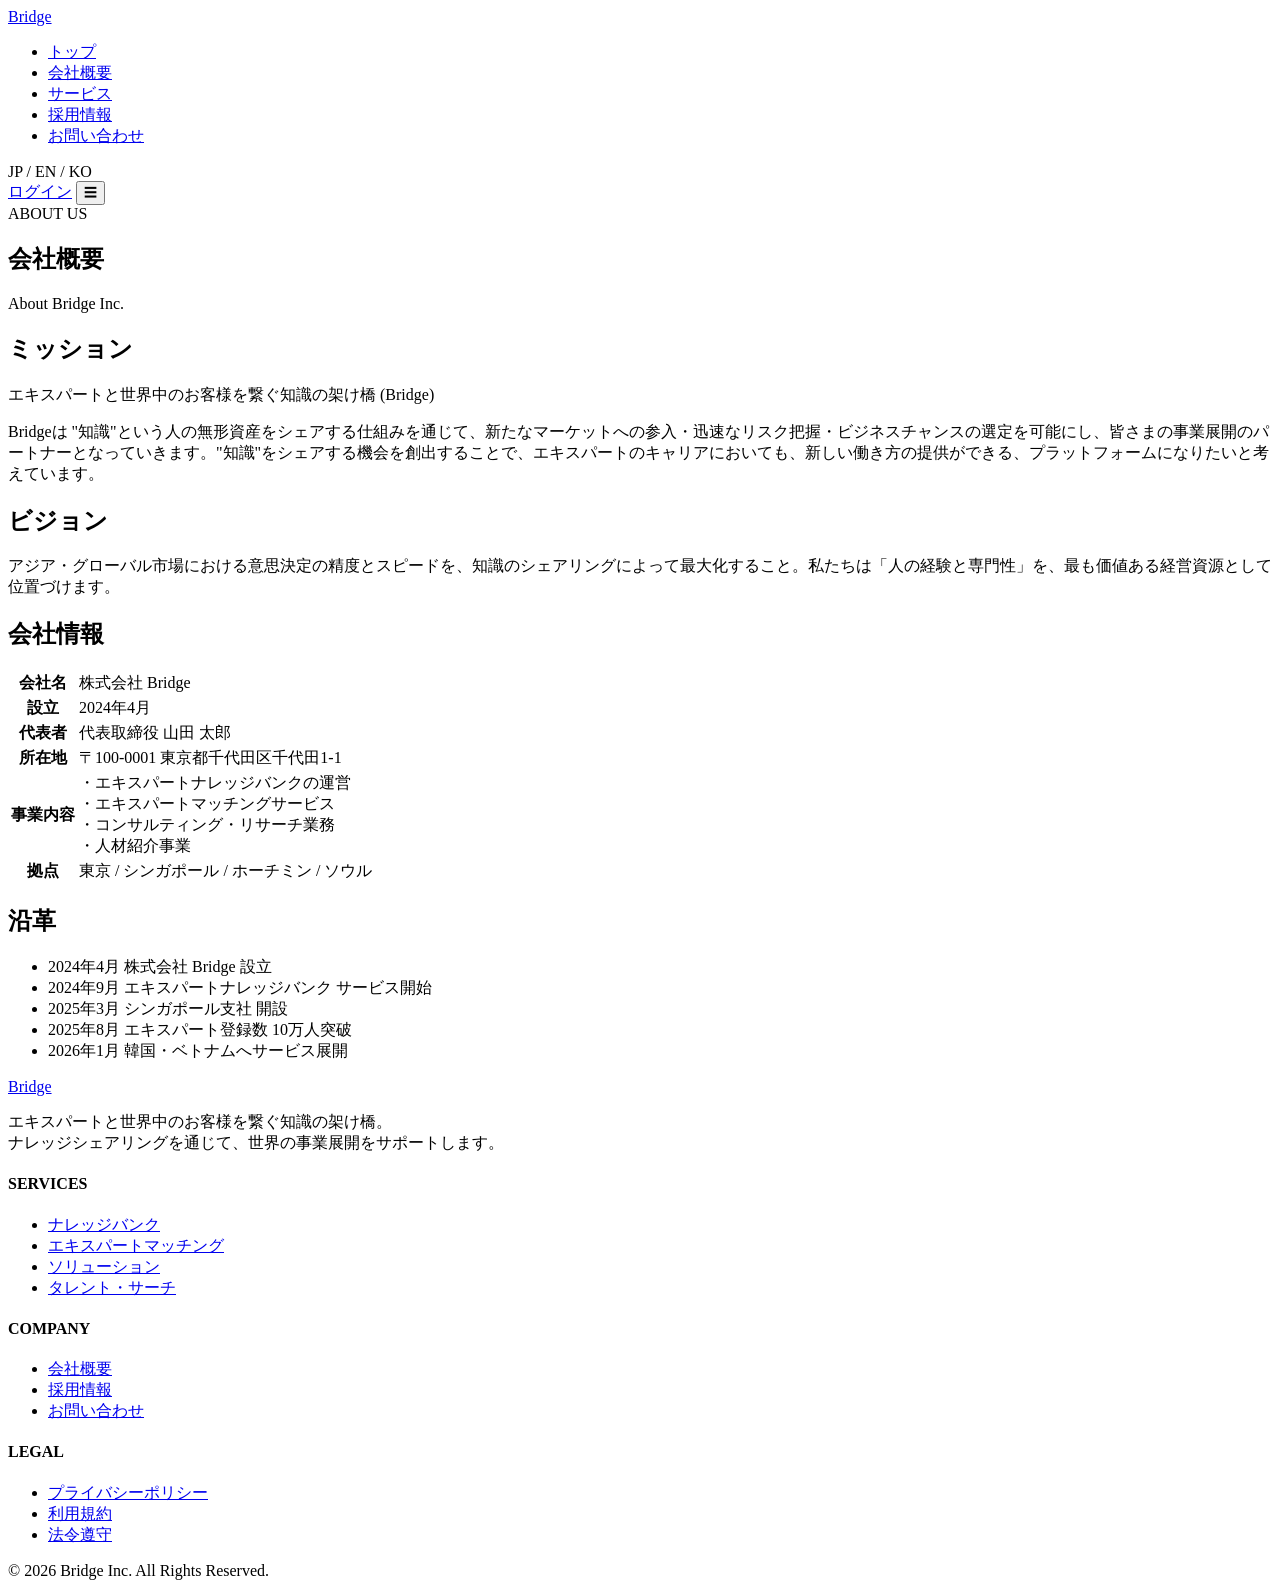
==== about.html @ 0debb52f "依頼サイト" ====
<!DOCTYPE html>
<html lang="ja">
<head>
<meta charset="UTF-8" />
<meta name="viewport" content="width=device-width, initial-scale=1.0" />
<title>会社概要 | Bridge</title>
<meta name="description" content="Bridge（株式会社ブリッジ）の会社概要です。" />
<link rel="preconnect" href="https://fonts.googleapis.com">
<link rel="preconnect" href="https://fonts.gstatic.com" crossorigin>
<link href="https://fonts.googleapis.com/css2?family=Cormorant+Garamond:wght@400;500;600&family=Noto+Serif+JP:wght@300;400;500;600&family=Noto+Sans+JP:wght@300;400;500;700&display=swap" rel="stylesheet">
<link rel="stylesheet" href="css/style.css">
</head>
<body>

<!-- ========== Header (共通) ========== -->
<header class="header">
  <div class="header-inner">
    <a href="index.html" class="logo">
      <span class="logo-mark"></span>
      Bridge
    </a>
    <nav>
      <ul class="nav-list">
        <li><a href="index.html">トップ</a></li>
        <li><a href="about.html">会社概要</a></li>
        <li><a href="services.html">サービス</a></li>
        <li><a href="careers.html">採用情報</a></li>
        <li><a href="contact.html">お問い合わせ</a></li>
      </ul>
    </nav>
    <div class="header-cta">
      <div class="lang-switch">
        <span class="active">JP</span> / <span>EN</span> / <span>KO</span>
      </div>
      <a href="contact.html" class="login-btn">ログイン</a>
      <button class="menu-toggle" aria-label="menu">☰</button>
    </div>
  </div>
</header>

<!-- ========== Page Hero ========== -->
<section class="page-hero">
  <div class="page-hero-content">
    <div class="section-label">ABOUT US</div>
    <h1>会社概要</h1>
    <p>About Bridge Inc.</p>
  </div>
</section>

<!-- ========== Page Content ========== -->
<section class="page-content">
  <div class="container">

    <h2>ミッション</h2>
    <p class="about-lead">エキスパートと世界中のお客様を繋ぐ知識の架け橋 (Bridge)</p>
    <p>
      Bridgeは "知識"という人の無形資産をシェアする仕組みを通じて、新たなマーケットへの参入・迅速なリスク把握・ビジネスチャンスの選定を可能にし、皆さまの事業展開のパートナーとなっていきます。"知識"をシェアする機会を創出することで、エキスパートのキャリアにおいても、新しい働き方の提供ができる、プラットフォームになりたいと考えています。
    </p>

    <h2>ビジョン</h2>
    <p>
      アジア・グローバル市場における意思決定の精度とスピードを、知識のシェアリングによって最大化すること。私たちは「人の経験と専門性」を、最も価値ある経営資源として位置づけます。
    </p>

    <h2>会社情報</h2>
    <table class="info-table">
      <tr><th>会社名</th><td>株式会社 Bridge</td></tr>
      <tr><th>設立</th><td>2024年4月</td></tr>
      <tr><th>代表者</th><td>代表取締役 山田 太郎</td></tr>
      <tr><th>所在地</th><td>〒100-0001 東京都千代田区千代田1-1</td></tr>
      <tr><th>事業内容</th>
        <td>
          ・エキスパートナレッジバンクの運営<br>
          ・エキスパートマッチングサービス<br>
          ・コンサルティング・リサーチ業務<br>
          ・人材紹介事業
        </td>
      </tr>
      <tr><th>拠点</th><td>東京 / シンガポール / ホーチミン / ソウル</td></tr>
    </table>

    <h2>沿革</h2>
    <ul class="dot-list">
      <li>2024年4月 株式会社 Bridge 設立</li>
      <li>2024年9月 エキスパートナレッジバンク サービス開始</li>
      <li>2025年3月 シンガポール支社 開設</li>
      <li>2025年8月 エキスパート登録数 10万人突破</li>
      <li>2026年1月 韓国・ベトナムへサービス展開</li>
    </ul>

  </div>
</section>

<!-- ========== Footer (共通) ========== -->
<footer class="footer">
  <div class="footer-grid">
    <div class="footer-brand">
      <a href="index.html" class="logo">
        <span class="logo-mark"></span>
        Bridge
      </a>
      <p>エキスパートと世界中のお客様を繋ぐ知識の架け橋。<br>ナレッジシェアリングを通じて、世界の事業展開をサポートします。</p>
    </div>
    <div>
      <h4>SERVICES</h4>
      <ul>
        <li><a href="services.html">ナレッジバンク</a></li>
        <li><a href="services.html">エキスパートマッチング</a></li>
        <li><a href="services.html">ソリューション</a></li>
        <li><a href="services.html">タレント・サーチ</a></li>
      </ul>
    </div>
    <div>
      <h4>COMPANY</h4>
      <ul>
        <li><a href="about.html">会社概要</a></li>
        <li><a href="careers.html">採用情報</a></li>
        <li><a href="contact.html">お問い合わせ</a></li>
      </ul>
    </div>
    <div>
      <h4>LEGAL</h4>
      <ul>
        <li><a href="#">プライバシーポリシー</a></li>
        <li><a href="#">利用規約</a></li>
        <li><a href="#">法令遵守</a></li>
      </ul>
    </div>
  </div>
  <div class="footer-bottom">
    © 2026 Bridge Inc. All Rights Reserved.
  </div>
</footer>

<script src="js/main.js"></script>
</body>
</html>
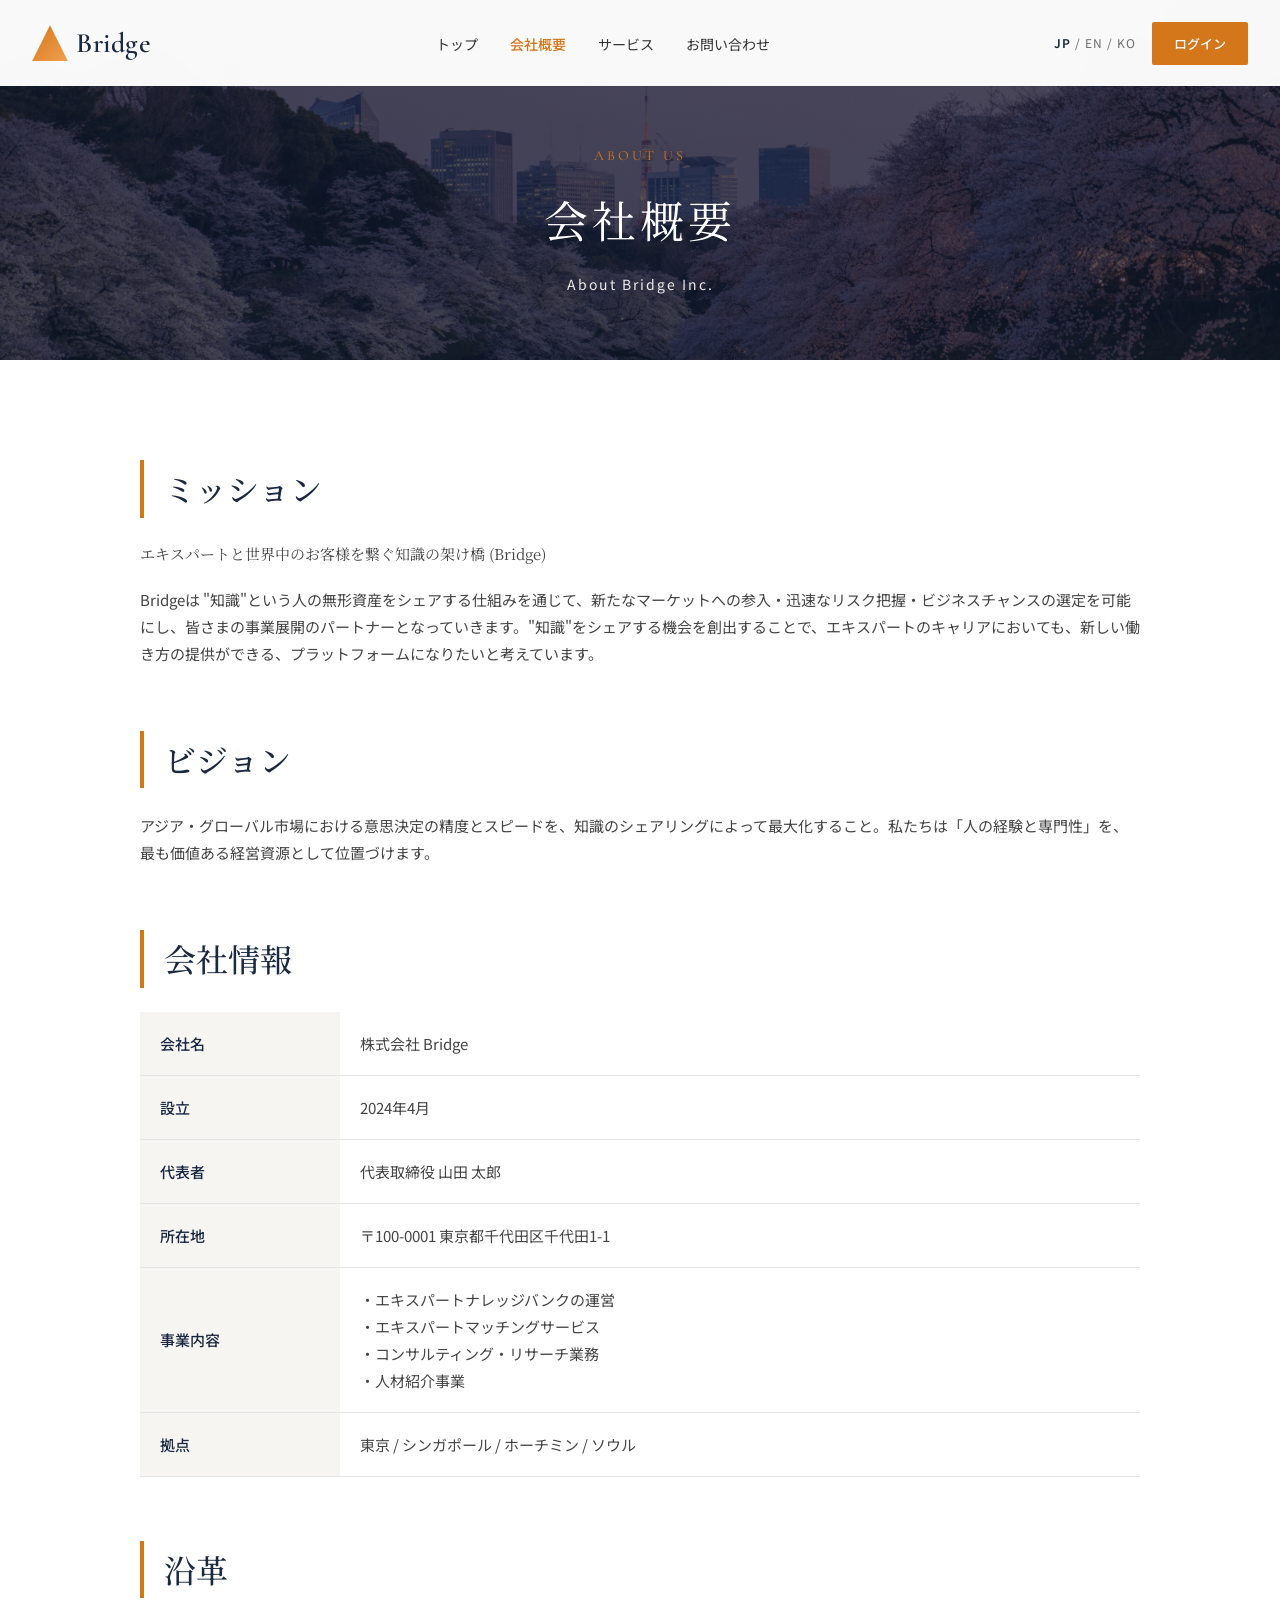
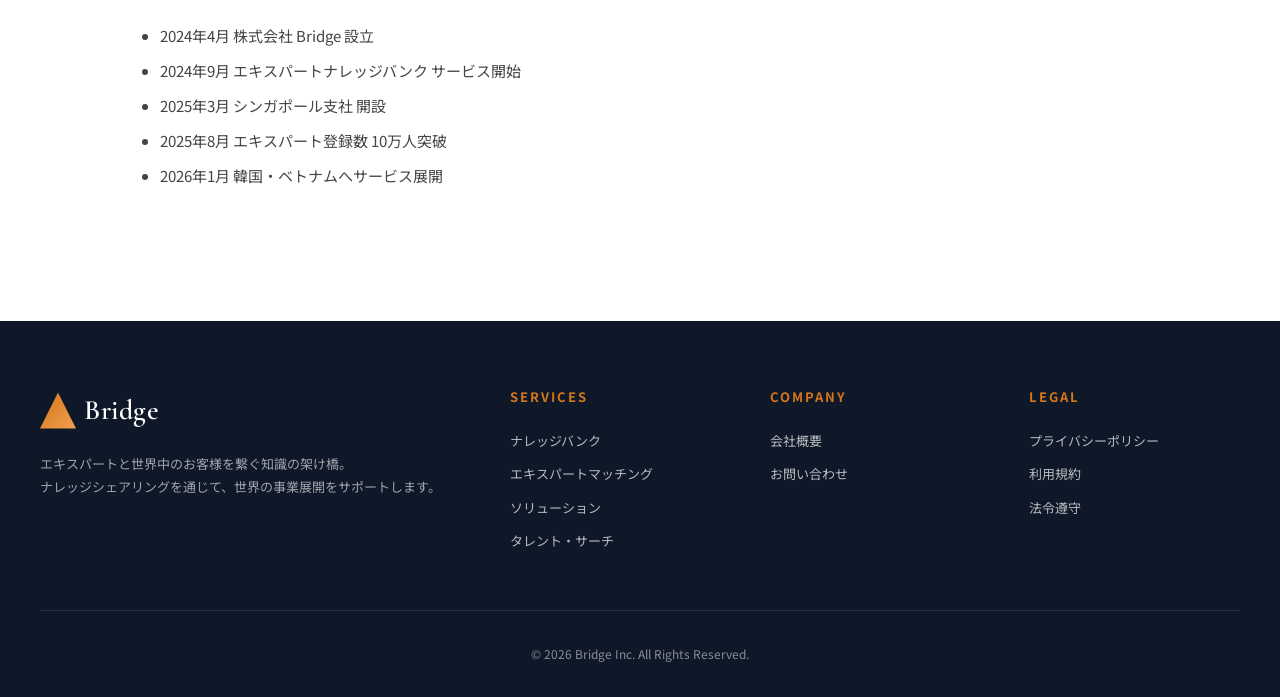
==== commit b4331081: "余分な情報を削除 採用情報 アーチブメント" ====
--- a/about.html
+++ b/about.html
@@ -24,7 +24,6 @@
         <li><a href="index.html">トップ</a></li>
         <li><a href="about.html">会社概要</a></li>
         <li><a href="services.html">サービス</a></li>
-        <li><a href="careers.html">採用情報</a></li>
         <li><a href="contact.html">お問い合わせ</a></li>
       </ul>
     </nav>
@@ -114,7 +113,6 @@
       <h4>COMPANY</h4>
       <ul>
         <li><a href="about.html">会社概要</a></li>
-        <li><a href="careers.html">採用情報</a></li>
         <li><a href="contact.html">お問い合わせ</a></li>
       </ul>
     </div>
--- a/css/style.css
+++ b/css/style.css
@@ -0,0 +1,560 @@
+/* ============================================
+   Bridge - 共通スタイルシート
+   全ページで共有されるスタイル
+   ============================================ */
+
+/* ============ Reset ============ */
+*, *::before, *::after { box-sizing: border-box; margin: 0; padding: 0; }
+html { scroll-behavior: smooth; }
+body {
+  font-family: 'Noto Sans JP', 'Hiragino Sans', sans-serif;
+  color: #2c2c2c;
+  line-height: 1.8;
+  background: #fff;
+  overflow-x: hidden;
+}
+img { max-width: 100%; display: block; }
+a { color: inherit; text-decoration: none; }
+ul { list-style: none; }
+
+/* ============ Variables ============ */
+:root {
+  --primary: #1a2942;
+  --accent: #d4761a;
+  --light: #f7f5f2;
+  --gray: #6b6b6b;
+  --border: #e5e5e5;
+  --serif-en: 'Cormorant Garamond', 'Noto Serif JP', serif;
+  --serif-jp: 'Noto Serif JP', serif;
+}
+
+/* ============ Header (全ページ共通) ============ */
+.header {
+  position: fixed;
+  top: 0; left: 0; right: 0;
+  background: rgba(255,255,255,0.97);
+  backdrop-filter: blur(10px);
+  z-index: 1000;
+  box-shadow: 0 1px 0 rgba(0,0,0,0.05);
+}
+.header-inner {
+  max-width: 1280px;
+  margin: 0 auto;
+  padding: 18px 32px;
+  display: flex;
+  align-items: center;
+  justify-content: space-between;
+}
+.logo {
+  font-family: var(--serif-en);
+  font-size: 28px;
+  font-weight: 600;
+  color: var(--primary);
+  letter-spacing: 0.5px;
+  display: flex;
+  align-items: center;
+  gap: 8px;
+}
+.logo-mark {
+  width: 36px; height: 36px;
+  background: linear-gradient(135deg, var(--accent), #f0a050);
+  clip-path: polygon(50% 0%, 100% 100%, 0% 100%);
+}
+.nav-list {
+  display: flex;
+  gap: 32px;
+}
+.nav-list a {
+  font-size: 14px;
+  color: #333;
+  transition: color 0.3s;
+  position: relative;
+}
+.nav-list a:hover { color: var(--accent); }
+.nav-list a.active { color: var(--accent); font-weight: 500; }
+.header-cta {
+  display: flex;
+  align-items: center;
+  gap: 16px;
+}
+.lang-switch {
+  font-size: 12px;
+  color: var(--gray);
+  letter-spacing: 1px;
+}
+.lang-switch span.active { color: var(--primary); font-weight: 600; }
+.login-btn {
+  background: var(--accent);
+  color: #fff;
+  padding: 10px 22px;
+  font-size: 13px;
+  font-weight: 500;
+  border-radius: 2px;
+  transition: background 0.3s;
+}
+.login-btn:hover { background: #b86515; }
+.menu-toggle { display: none; background: none; border: none; cursor: pointer; }
+
+/* ============ Hero (トップページ) ============ */
+.hero {
+  height: 100vh;
+  min-height: 700px;
+  background:
+    linear-gradient(rgba(15,25,45,0.55), rgba(15,25,45,0.55)),
+    url('../images/sakuranamiki.jpg') center/cover;
+  display: flex;
+  align-items: center;
+  justify-content: center;
+  text-align: center;
+  color: #fff;
+  position: relative;
+}
+.hero-content { max-width: 900px; padding: 0 24px; }
+.hero h1 {
+  font-family: var(--serif-en);
+  font-size: clamp(36px, 5vw, 64px);
+  font-weight: 500;
+  letter-spacing: 1px;
+  margin-bottom: 24px;
+  line-height: 1.2;
+  opacity: 0;
+  animation: fadeUp 1.2s ease 0.3s forwards;
+}
+.hero p {
+  font-size: clamp(15px, 1.4vw, 18px);
+  margin-bottom: 48px;
+  letter-spacing: 2px;
+  opacity: 0;
+  animation: fadeUp 1.2s ease 0.6s forwards;
+}
+.hero-buttons {
+  display: flex;
+  gap: 20px;
+  justify-content: center;
+  flex-wrap: wrap;
+  opacity: 0;
+  animation: fadeUp 1.2s ease 0.9s forwards;
+}
+.hero-btn {
+  border: 1px solid rgba(255,255,255,0.7);
+  padding: 16px 48px;
+  font-size: 14px;
+  color: #fff;
+  transition: all 0.3s;
+  letter-spacing: 1px;
+  cursor: pointer;
+  background: transparent;
+}
+.hero-btn:hover {
+  background: #fff;
+  color: var(--primary);
+}
+.hero-link {
+  display: block;
+  margin-top: 32px;
+  font-size: 14px;
+  color: rgba(255,255,255,0.85);
+  border-bottom: 1px solid rgba(255,255,255,0.5);
+  padding-bottom: 4px;
+  width: fit-content;
+  margin-left: auto;
+  margin-right: auto;
+  transition: color 0.3s;
+  opacity: 0;
+  animation: fadeUp 1.2s ease 1.2s forwards;
+}
+.hero-link:hover { color: var(--accent); border-color: var(--accent); }
+
+@keyframes fadeUp {
+  from { opacity: 0; transform: translateY(30px); }
+  to { opacity: 1; transform: translateY(0); }
+}
+
+/* ============ Page Hero (下層ページ用) ============ */
+.page-hero {
+  height: 360px;
+  min-height: 360px;
+  background:
+    linear-gradient(rgba(15,25,45,0.7), rgba(15,25,45,0.7)),
+    url('../images/sakuranamiki.jpg') center/cover;
+  display: flex;
+  align-items: center;
+  justify-content: center;
+  text-align: center;
+  color: #fff;
+  margin-top: 0;
+}
+.page-hero-content { max-width: 800px; padding: 80px 24px 0; }
+.page-hero .section-label { color: var(--accent); }
+.page-hero h1 {
+  font-family: var(--serif-jp);
+  font-size: clamp(28px, 4vw, 44px);
+  font-weight: 400;
+  letter-spacing: 4px;
+  margin-bottom: 12px;
+}
+.page-hero p {
+  font-size: 14px;
+  letter-spacing: 2px;
+  opacity: 0.9;
+}
+
+/* ============ Section common ============ */
+.section { padding: 120px 32px; }
+.container { max-width: 1200px; margin: 0 auto; }
+.section-label {
+  font-family: var(--serif-en);
+  font-size: 14px;
+  color: var(--accent);
+  letter-spacing: 3px;
+  text-transform: uppercase;
+  margin-bottom: 12px;
+}
+.section-title {
+  font-family: var(--serif-jp);
+  font-size: clamp(28px, 3.5vw, 42px);
+  font-weight: 400;
+  color: var(--primary);
+  letter-spacing: 4px;
+  margin-bottom: 24px;
+}
+.section-sub {
+  color: var(--gray);
+  font-size: 15px;
+  margin-bottom: 48px;
+}
+
+/* ============ About ============ */
+.about {
+  display: grid;
+  grid-template-columns: 1fr 1fr;
+  gap: 80px;
+  align-items: center;
+}
+.about-text h2 { margin-bottom: 32px; }
+.about-lead {
+  font-family: var(--serif-jp);
+  font-size: 22px;
+  color: var(--primary);
+  margin-bottom: 24px;
+  line-height: 1.6;
+}
+.about-text p {
+  color: var(--gray);
+  font-size: 15px;
+  margin-bottom: 32px;
+}
+.about-image {
+  height: 480px;
+  background:
+    linear-gradient(135deg, rgba(26,41,66,0.3), rgba(212,118,26,0.3)),
+    url('../images/nasa.jpg') center/cover;
+  border-radius: 4px;
+}
+.btn-outline {
+  display: inline-block;
+  border: 1px solid var(--primary);
+  padding: 14px 40px;
+  font-size: 14px;
+  color: var(--primary);
+  transition: all 0.3s;
+  letter-spacing: 1px;
+}
+.btn-outline:hover { background: var(--primary); color: #fff; }
+
+/* ============ Services ============ */
+.services { background: var(--light); text-align: center; }
+.services-head { margin-bottom: 80px; }
+.service-grid {
+  display: grid;
+  grid-template-columns: repeat(3, 1fr);
+  gap: 32px;
+  text-align: left;
+}
+.service-card {
+  background: #fff;
+  padding: 0 0 40px;
+  border-radius: 4px;
+  overflow: hidden;
+  box-shadow: 0 4px 24px rgba(0,0,0,0.06);
+  transition: transform 0.4s, box-shadow 0.4s;
+}
+.service-card:hover {
+  transform: translateY(-8px);
+  box-shadow: 0 12px 40px rgba(0,0,0,0.12);
+}
+.service-image {
+  height: 220px;
+  background-size: cover;
+  background-position: center;
+  margin-bottom: 32px;
+}
+.service-card:nth-child(1) .service-image {
+  background-image: linear-gradient(135deg, rgba(26,41,66,0.5), rgba(26,41,66,0.2)), url('../images/service-knowledge.jpg');
+}
+.service-card:nth-child(2) .service-image {
+  background-image: linear-gradient(135deg, rgba(26,41,66,0.5), rgba(26,41,66,0.2)), url('../images/service-matching.jpg');
+}
+.service-card:nth-child(3) .service-image {
+  background-image: linear-gradient(135deg, rgba(26,41,66,0.5), rgba(26,41,66,0.2)), url('../images/service-solution.jpg');
+}
+.service-card h3 {
+  font-family: var(--serif-jp);
+  font-size: 22px;
+  color: var(--primary);
+  margin: 0 32px 16px;
+  font-weight: 500;
+}
+.service-card p {
+  color: var(--gray);
+  font-size: 14px;
+  margin: 0 32px;
+}
+
+/* ============ Stats ============ */
+.stats {
+  background: var(--primary);
+  color: #fff;
+  text-align: center;
+}
+.stats-grid {
+  display: grid;
+  grid-template-columns: repeat(3, 1fr);
+  gap: 48px;
+}
+.stat-num {
+  font-family: var(--serif-en);
+  font-size: 64px;
+  color: var(--accent);
+  font-weight: 500;
+  line-height: 1;
+  margin-bottom: 16px;
+}
+.stat-label {
+  font-size: 14px;
+  letter-spacing: 2px;
+  opacity: 0.9;
+}
+
+/* ============ Talent ============ */
+.talent {
+  display: grid;
+  grid-template-columns: 1fr 1fr;
+  gap: 80px;
+  align-items: center;
+}
+.talent-image {
+  height: 460px;
+  background:
+    linear-gradient(135deg, rgba(26,41,66,0.2), rgba(212,118,26,0.2)),
+    url('../images/talent-team.jpg') center/cover;
+  border-radius: 4px;
+}
+
+/* ============ Careers ============ */
+.careers {
+  background:
+    linear-gradient(rgba(26,41,66,0.85), rgba(26,41,66,0.85)),
+    url('../images/careers-office.jpg') center/cover fixed;
+  color: #fff;
+  text-align: center;
+}
+.careers .section-title { color: #fff; }
+.careers .section-sub { color: rgba(255,255,255,0.85); margin-bottom: 40px; }
+.btn-light {
+  display: inline-block;
+  border: 1px solid #fff;
+  padding: 14px 40px;
+  font-size: 14px;
+  color: #fff;
+  letter-spacing: 1px;
+  transition: all 0.3s;
+}
+.btn-light:hover { background: #fff; color: var(--primary); }
+
+/* ============ Contact ============ */
+.contact { text-align: center; }
+.contact-form {
+  max-width: 600px;
+  margin: 48px auto 0;
+  display: grid;
+  gap: 20px;
+  text-align: left;
+}
+.contact-form input,
+.contact-form textarea {
+  width: 100%;
+  padding: 14px 18px;
+  border: 1px solid var(--border);
+  font-family: inherit;
+  font-size: 14px;
+  background: #fafafa;
+  transition: border-color 0.3s;
+}
+.contact-form input:focus,
+.contact-form textarea:focus {
+  outline: none;
+  border-color: var(--accent);
+}
+.contact-form textarea { min-height: 140px; resize: vertical; }
+.contact-form button {
+  background: var(--primary);
+  color: #fff;
+  border: none;
+  padding: 16px;
+  font-size: 14px;
+  cursor: pointer;
+  letter-spacing: 2px;
+  transition: background 0.3s;
+  font-family: inherit;
+}
+.contact-form button:hover { background: var(--accent); }
+.contact-form button:disabled { background: #999; cursor: not-allowed; }
+.form-status {
+  text-align: center;
+  padding: 14px;
+  margin-top: 8px;
+  font-size: 14px;
+  border-radius: 2px;
+  display: none;
+}
+.form-status.success {
+  display: block;
+  background: #e8f5e9;
+  color: #2e7d32;
+  border: 1px solid #a5d6a7;
+}
+.form-status.error {
+  display: block;
+  background: #ffebee;
+  color: #c62828;
+  border: 1px solid #ef9a9a;
+}
+.form-honeypot {
+  position: absolute;
+  left: -9999px;
+  width: 1px;
+  height: 1px;
+  opacity: 0;
+}
+
+/* ============ Footer (全ページ共通) ============ */
+.footer {
+  background: #0f1828;
+  color: #fff;
+  padding: 64px 32px 32px;
+}
+.footer-grid {
+  max-width: 1200px;
+  margin: 0 auto;
+  display: grid;
+  grid-template-columns: 2fr 1fr 1fr 1fr;
+  gap: 48px;
+  margin-bottom: 48px;
+}
+.footer-brand .logo { color: #fff; margin-bottom: 16px; }
+.footer-brand p {
+  color: rgba(255,255,255,0.6);
+  font-size: 13px;
+  line-height: 1.8;
+}
+.footer h4 {
+  font-size: 13px;
+  letter-spacing: 2px;
+  margin-bottom: 20px;
+  color: var(--accent);
+}
+.footer ul li {
+  margin-bottom: 10px;
+  font-size: 13px;
+  color: rgba(255,255,255,0.7);
+}
+.footer ul li a:hover { color: var(--accent); }
+.footer-bottom {
+  max-width: 1200px;
+  margin: 0 auto;
+  padding-top: 32px;
+  border-top: 1px solid rgba(255,255,255,0.1);
+  text-align: center;
+  font-size: 12px;
+  color: rgba(255,255,255,0.5);
+}
+
+/* ============ Reveal animation ============ */
+.reveal {
+  opacity: 0;
+  transform: translateY(40px);
+  transition: opacity 1s ease, transform 1s ease;
+}
+.reveal.visible {
+  opacity: 1;
+  transform: translateY(0);
+}
+
+/* ============ 下層ページ共通レイアウト ============ */
+.page-content {
+  padding: 100px 32px;
+}
+.page-content .container { max-width: 1000px; }
+.page-content h2 {
+  font-family: var(--serif-jp);
+  font-size: 32px;
+  color: var(--primary);
+  margin: 64px 0 24px;
+  font-weight: 500;
+  border-left: 4px solid var(--accent);
+  padding-left: 20px;
+}
+.page-content h2:first-child { margin-top: 0; }
+.page-content h3 {
+  font-family: var(--serif-jp);
+  font-size: 22px;
+  color: var(--primary);
+  margin: 40px 0 16px;
+  font-weight: 500;
+}
+.page-content p {
+  color: #444;
+  font-size: 15px;
+  margin-bottom: 20px;
+}
+.page-content ul.dot-list {
+  margin: 20px 0 32px 20px;
+}
+.page-content ul.dot-list li {
+  list-style: disc;
+  margin-bottom: 8px;
+  color: #444;
+  font-size: 15px;
+}
+.info-table {
+  width: 100%;
+  border-collapse: collapse;
+  margin: 24px 0;
+}
+.info-table th, .info-table td {
+  padding: 18px 20px;
+  text-align: left;
+  border-bottom: 1px solid var(--border);
+  font-size: 15px;
+}
+.info-table th {
+  width: 200px;
+  color: var(--primary);
+  font-weight: 500;
+  background: var(--light);
+}
+.info-table td { color: #444; }
+
+/* ============ Responsive ============ */
+@media (max-width: 900px) {
+  .nav-list, .lang-switch { display: none; }
+  .menu-toggle { display: block; font-size: 24px; color: var(--primary); }
+  .about, .talent { grid-template-columns: 1fr; gap: 48px; }
+  .service-grid, .stats-grid, .footer-grid { grid-template-columns: 1fr; }
+  .section { padding: 80px 24px; }
+  .header-inner { padding: 16px 24px; }
+  .stat-num { font-size: 48px; }
+  .info-table th { width: 140px; padding: 14px; }
+  .info-table td { padding: 14px; }
+}
